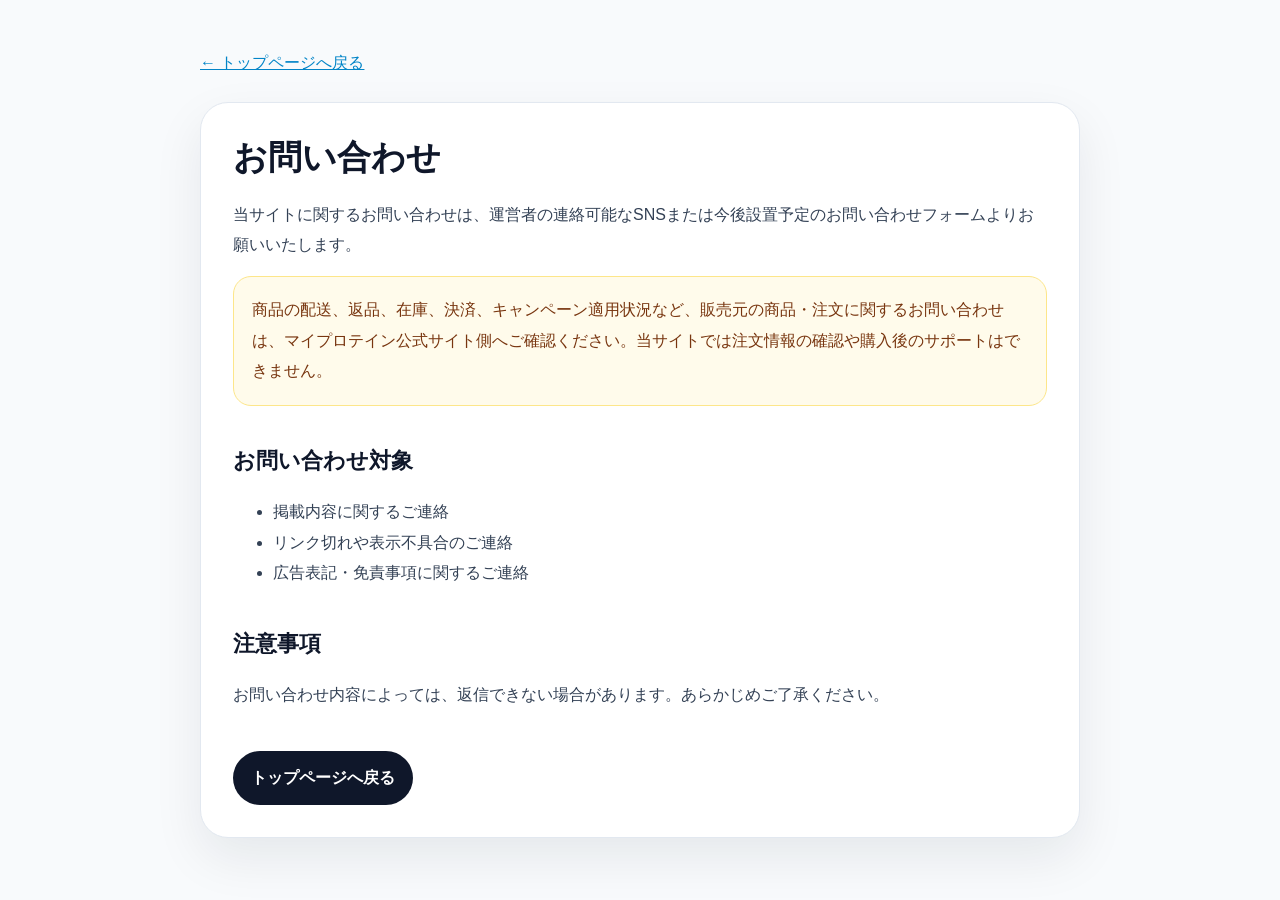
==== contact.html @ 18a75b12 "Create contact.html for inquiry page" ====
<!doctype html><html lang="ja"><head><meta charset="utf-8"><meta name="viewport" content="width=device-width,initial-scale=1"><title>お問い合わせ｜プロテイン攻略ナビ</title><meta name="description" content="プロテイン攻略ナビへのお問い合わせページです。"><meta name="robots" content="index,follow"><link rel="canonical" href="https://machonaengineer.github.io/myprotein-site/contact.html"><style>body{margin:0;background:#f8fafc;color:#0f172a;font-family:-apple-system,BlinkMacSystemFont,"Hiragino Sans","Yu Gothic",Meiryo,sans-serif;line-height:1.9}a{color:#0284c7}.wrap{width:min(880px,calc(100% - 32px));margin:0 auto;padding:48px 0}.card{background:#fff;border:1px solid #e2e8f0;border-radius:28px;padding:32px;box-shadow:0 20px 50px rgba(15,23,42,.08)}h1{font-size:34px;line-height:1.3;margin:0 0 20px;font-weight:900}h2{font-size:22px;margin-top:34px;margin-bottom:10px}p,li{color:#334155}.notice{background:#fffbeb;border:1px solid #fde68a;color:#78350f;padding:18px;border-radius:18px}.top{margin-bottom:24px}.btn{display:inline-flex;margin-top:24px;background:#0f172a;color:#fff;text-decoration:none;border-radius:999px;padding:12px 18px;font-weight:800}</style></head><body><main class="wrap"><div class="top"><a href="index.html">← トップページへ戻る</a></div><article class="card"><h1>お問い合わせ</h1><p>当サイトに関するお問い合わせは、運営者の連絡可能なSNSまたは今後設置予定のお問い合わせフォームよりお願いいたします。</p><div class="notice">商品の配送、返品、在庫、決済、キャンペーン適用状況など、販売元の商品・注文に関するお問い合わせは、マイプロテイン公式サイト側へご確認ください。当サイトでは注文情報の確認や購入後のサポートはできません。</div><h2>お問い合わせ対象</h2><ul><li>掲載内容に関するご連絡</li><li>リンク切れや表示不具合のご連絡</li><li>広告表記・免責事項に関するご連絡</li></ul><h2>注意事項</h2><p>お問い合わせ内容によっては、返信できない場合があります。あらかじめご了承ください。</p><a class="btn" href="index.html">トップページへ戻る</a></article></main></body></html>
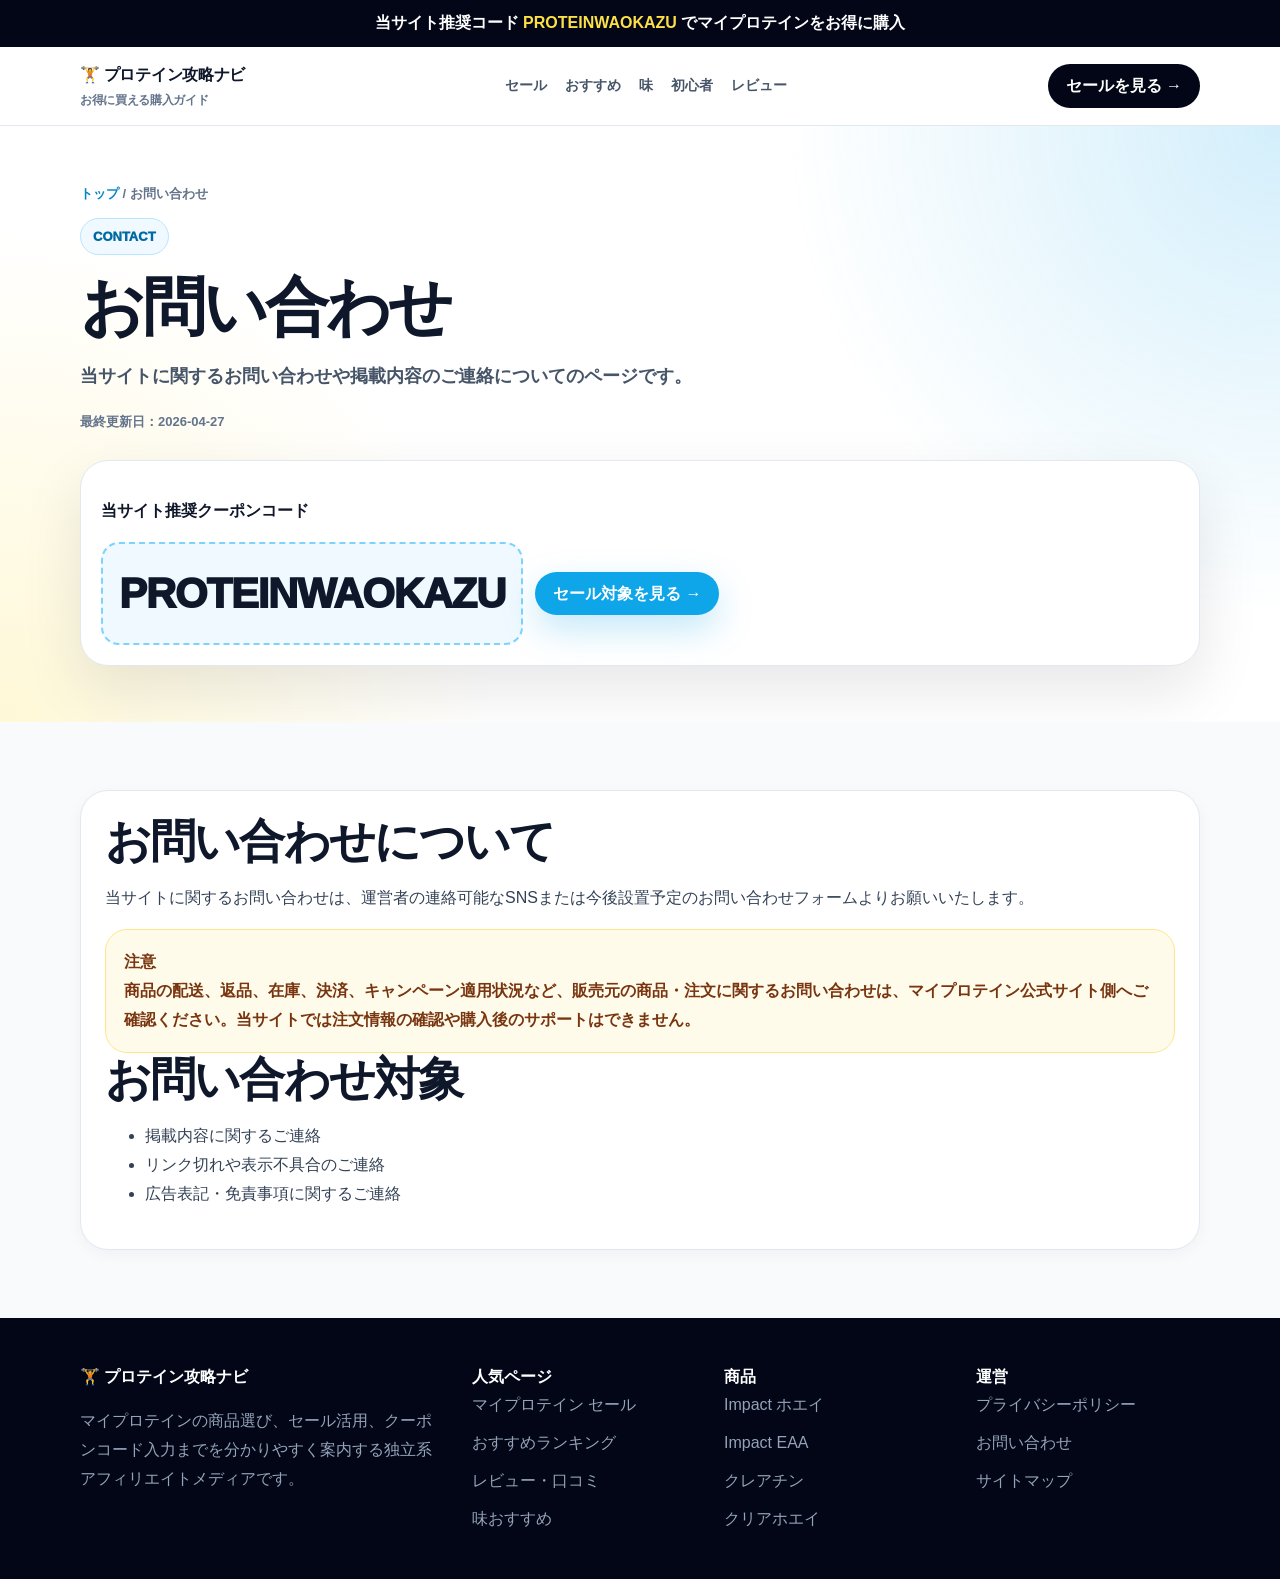
==== commit a85caa02: "Add files via upload" ====
--- a/contact.html
+++ b/contact.html
@@ -1 +1,78 @@
-<!doctype html><html lang="ja"><head><meta charset="utf-8"><meta name="viewport" content="width=device-width,initial-scale=1"><title>お問い合わせ｜プロテイン攻略ナビ</title><meta name="description" content="プロテイン攻略ナビへのお問い合わせページです。"><meta name="robots" content="index,follow"><link rel="canonical" href="https://machonaengineer.github.io/myprotein-site/contact.html"><style>body{margin:0;background:#f8fafc;color:#0f172a;font-family:-apple-system,BlinkMacSystemFont,"Hiragino Sans","Yu Gothic",Meiryo,sans-serif;line-height:1.9}a{color:#0284c7}.wrap{width:min(880px,calc(100% - 32px));margin:0 auto;padding:48px 0}.card{background:#fff;border:1px solid #e2e8f0;border-radius:28px;padding:32px;box-shadow:0 20px 50px rgba(15,23,42,.08)}h1{font-size:34px;line-height:1.3;margin:0 0 20px;font-weight:900}h2{font-size:22px;margin-top:34px;margin-bottom:10px}p,li{color:#334155}.notice{background:#fffbeb;border:1px solid #fde68a;color:#78350f;padding:18px;border-radius:18px}.top{margin-bottom:24px}.btn{display:inline-flex;margin-top:24px;background:#0f172a;color:#fff;text-decoration:none;border-radius:999px;padding:12px 18px;font-weight:800}</style></head><body><main class="wrap"><div class="top"><a href="index.html">← トップページへ戻る</a></div><article class="card"><h1>お問い合わせ</h1><p>当サイトに関するお問い合わせは、運営者の連絡可能なSNSまたは今後設置予定のお問い合わせフォームよりお願いいたします。</p><div class="notice">商品の配送、返品、在庫、決済、キャンペーン適用状況など、販売元の商品・注文に関するお問い合わせは、マイプロテイン公式サイト側へご確認ください。当サイトでは注文情報の確認や購入後のサポートはできません。</div><h2>お問い合わせ対象</h2><ul><li>掲載内容に関するご連絡</li><li>リンク切れや表示不具合のご連絡</li><li>広告表記・免責事項に関するご連絡</li></ul><h2>注意事項</h2><p>お問い合わせ内容によっては、返信できない場合があります。あらかじめご了承ください。</p><a class="btn" href="index.html">トップページへ戻る</a></article></main></body></html>
+<!doctype html>
+<html lang="ja">
+<head>
+  <meta charset="utf-8">
+  <meta name="viewport" content="width=device-width,initial-scale=1">
+  <title>お問い合わせ｜プロテイン攻略ナビ</title>
+  <meta name="description" content="プロテイン攻略ナビへのお問い合わせページです。">
+  <meta name="robots" content="index,follow">
+  <link rel="canonical" href="https://machonaengineer.github.io/myprotein-site/contact.html">
+  <link rel="stylesheet" href="style.css">
+  <meta property="og:type" content="article">
+  <meta property="og:title" content="お問い合わせ｜プロテイン攻略ナビ">
+  <meta property="og:description" content="プロテイン攻略ナビへのお問い合わせページです。">
+  <meta property="og:url" content="https://machonaengineer.github.io/myprotein-site/contact.html">
+  <meta property="og:locale" content="ja_JP">
+  
+</head>
+<body>
+<div class="top">当サイト推奨コード <b>PROTEINWAOKAZU</b> でマイプロテインをお得に購入</div>
+<header class="header">
+  <div class="wrap head">
+    <a class="logo" href="index.html">🏋️ プロテイン攻略ナビ<small>お得に買える購入ガイド</small></a>
+    
+<nav class="nav" aria-label="主要メニュー">
+  <a href="myprotein-sale.html">セール</a>
+  <a href="myprotein-osusume.html">おすすめ</a>
+  <a href="myprotein-aji.html">味</a>
+  <a href="myprotein-shoshinsha.html">初心者</a>
+  <a href="myprotein-review.html">レビュー</a>
+</nav>
+
+    <a class="btn dark" href="https://creatorlink.shop/4bMhStB" target="_blank" rel="sponsored nofollow noopener noreferrer">セールを見る →</a>
+  </div>
+</header>
+<main>
+<section class="hero simple">
+  <div class="wrap heroGrid">
+    <div>
+      <div class="breadcrumb"><a href="index.html">トップ</a> / お問い合わせ</div>
+      <span class="badge">CONTACT</span>
+      <h1>お問い合わせ</h1>
+      <p class="lead">当サイトに関するお問い合わせや掲載内容のご連絡についてのページです。</p>
+      <p class="updated">最終更新日：2026-04-27</p>
+      <div class="coupon">
+        <p><b>当サイト推奨クーポンコード</b></p>
+        <div class="row"><span class="code">PROTEINWAOKAZU</span><a class="btn blue" href="https://creatorlink.shop/4bMhStB" target="_blank" rel="sponsored nofollow noopener noreferrer">セール対象を見る →</a></div>
+      </div>
+    </div>
+  </div>
+</section>
+<section class="sec article"><div class="wrap"><div class="card pad"><h2>お問い合わせについて</h2><p>当サイトに関するお問い合わせは、運営者の連絡可能なSNSまたは今後設置予定のお問い合わせフォームよりお願いいたします。</p><div class="notice"><b>注意</b><br>商品の配送、返品、在庫、決済、キャンペーン適用状況など、販売元の商品・注文に関するお問い合わせは、マイプロテイン公式サイト側へご確認ください。当サイトでは注文情報の確認や購入後のサポートはできません。</div><h2>お問い合わせ対象</h2><ul><li>掲載内容に関するご連絡</li><li>リンク切れや表示不具合のご連絡</li><li>広告表記・免責事項に関するご連絡</li></ul></div></div></section></main>
+<footer class="footer">
+  <div class="wrap foot">
+    <div>
+      <b>🏋️ プロテイン攻略ナビ</b>
+      <p>マイプロテインの商品選び、セール活用、クーポンコード入力までを分かりやすく案内する独立系アフィリエイトメディアです。</p>
+    </div>
+    <div><b>人気ページ</b><div class="links">
+      <a href="myprotein-sale.html">マイプロテイン セール</a>
+      <a href="myprotein-osusume.html">おすすめランキング</a>
+      <a href="myprotein-review.html">レビュー・口コミ</a>
+      <a href="myprotein-aji.html">味おすすめ</a>
+    </div></div>
+    <div><b>商品</b><div class="links">
+      <a href="https://creatorlink.shop/45s57kc" target="_blank" rel="sponsored nofollow noopener noreferrer">Impact ホエイ</a>
+      <a href="https://creatorlink.shop/4rfrOk5" target="_blank" rel="sponsored nofollow noopener noreferrer">Impact EAA</a>
+      <a href="https://creatorlink.shop/42Cf6Bn" target="_blank" rel="sponsored nofollow noopener noreferrer">クレアチン</a>
+      <a href="https://creatorlink.shop/4tE9Wku" target="_blank" rel="sponsored nofollow noopener noreferrer">クリアホエイ</a>
+    </div></div>
+    <div><b>運営</b><div class="links">
+      <a href="privacy.html">プライバシーポリシー</a>
+      <a href="contact.html">お問い合わせ</a>
+      <a href="sitemap.xml">サイトマップ</a>
+    </div></div>
+  </div>
+</footer>
+</body>
+</html>
--- a/style.css
+++ b/style.css
@@ -0,0 +1,7 @@
+
+:root{
+  --bg:#f8fafc;--white:#fff;--ink:#0f172a;--muted:#64748b;--line:#e2e8f0;--blue:#0ea5e9;--blue2:#0284c7;--slate:#020617;--yellow:#fde047;--amber:#fffbeb;--red:#ef4444;--green:#10b981;--shadow:0 24px 60px rgba(15,23,42,.10);--r:28px
+}
+*{box-sizing:border-box}html{scroll-behavior:smooth}body{margin:0;background:var(--bg);color:var(--ink);font-family:-apple-system,BlinkMacSystemFont,"Hiragino Sans","Hiragino Kaku Gothic ProN","Yu Gothic",Meiryo,sans-serif;line-height:1.8}a{text-decoration:none;color:inherit}.wrap{width:min(1120px,calc(100% - 28px));margin:auto}.top{background:var(--slate);color:#fff;text-align:center;padding:9px;font-weight:900}.top b{color:var(--yellow)}.header{position:sticky;top:0;background:rgba(255,255,255,.94);border-bottom:1px solid var(--line);z-index:10;backdrop-filter:blur(12px)}.head{display:flex;align-items:center;justify-content:space-between;gap:20px;padding:14px 0}.logo{font-weight:950;letter-spacing:-.02em}.logo small{display:block;color:var(--muted);font-size:12px}.nav{display:flex;gap:18px;font-weight:850;color:#475569;font-size:14px}.nav a:hover{color:var(--blue)}.btn{display:inline-flex;align-items:center;justify-content:center;border-radius:999px;padding:12px 18px;font-weight:900;border:1px solid var(--line);line-height:1.2;white-space:nowrap}.btn.blue{background:var(--blue);color:white;border:0;box-shadow:0 14px 35px rgba(14,165,233,.25)}.btn.blue:hover{background:var(--blue2)}.btn.dark{background:var(--slate);color:white;border:0}.btn.yellow{background:var(--yellow);color:var(--ink);border:0}.hero{background:#fff;position:relative;overflow:hidden}.hero:before{content:"";position:absolute;inset:0;background:radial-gradient(circle at top right,rgba(14,165,233,.18),transparent 35%),radial-gradient(circle at bottom left,rgba(253,224,71,.22),transparent 35%)}.heroGrid{position:relative;display:grid;grid-template-columns:1.1fr .9fr;gap:40px;padding:72px 0}.badge,.tag{display:inline-block;background:#f0f9ff;border:1px solid #bae6fd;color:#0369a1;border-radius:999px;padding:6px 12px;font-weight:950;font-size:13px}h1{font-size:clamp(36px,6vw,64px);line-height:1.08;letter-spacing:-.055em;margin:18px 0;font-weight:950}h2{font-size:clamp(28px,4vw,46px);line-height:1.15;letter-spacing:-.04em;margin:0 0 12px;font-weight:950}h3{line-height:1.35}.blueText{color:var(--blue)}.lead{font-size:18px;color:#475569;font-weight:650;max-width:720px}.sec{padding:68px 0}.white{background:#fff}.eyebrow{color:var(--blue);font-weight:950;margin-bottom:4px;font-size:13px;letter-spacing:.04em}.desc{color:var(--muted);font-weight:650;max-width:820px}.card{background:#fff;border:1px solid var(--line);border-radius:var(--r);overflow:hidden;box-shadow:0 4px 16px rgba(15,23,42,.04)}.pad{padding:24px}.grid2{display:grid;grid-template-columns:repeat(2,1fr);gap:18px}.grid3{display:grid;grid-template-columns:repeat(3,1fr);gap:18px}.grid4{display:grid;grid-template-columns:repeat(4,1fr);gap:16px}.grid5{display:grid;grid-template-columns:repeat(5,1fr);gap:16px}.coupon{margin-top:26px;background:#fff;border:1px solid var(--line);border-radius:28px;padding:20px;box-shadow:var(--shadow)}.code{display:inline-block;border:2px dashed #7dd3fc;background:#f0f9ff;border-radius:18px;padding:12px 16px;font-size:clamp(28px,4vw,42px);font-weight:950;letter-spacing:-.03em}.row{display:flex;gap:12px;align-items:center;flex-wrap:wrap}.trust{display:grid;grid-template-columns:repeat(4,1fr);gap:12px;margin-top:22px}.trust div,.soft{background:#f8fafc;border-radius:18px;padding:14px;font-weight:850;color:#334155}.visual{background:#020617;color:white;border-radius:32px;padding:24px;box-shadow:0 30px 70px rgba(2,6,23,.25)}.map{display:grid;gap:14px;margin-top:18px}.map div{display:flex;justify-content:space-between;align-items:center;background:white;color:#0f172a;border-radius:22px;padding:18px;font-weight:950}.map div:nth-child(2){background:#38bdf8;color:white}.map div:nth-child(3){background:#34d399}.map div:nth-child(4){background:#f9a8d4}.icon{width:48px;height:48px;display:grid;place-items:center;border-radius:16px;background:#f0f9ff;font-size:24px;margin-bottom:10px}.muted{color:var(--muted)}.notice{background:#fffbeb;border:1px solid #fde68a;color:#78350f;border-radius:22px;padding:18px;font-weight:650}.warning{background:#fff7ed;border:1px solid #fed7aa;border-radius:22px;padding:18px}.table{border:1px solid var(--line);border-radius:28px;overflow:hidden;box-shadow:0 20px 50px rgba(15,23,42,.08);background:#fff}.tr{display:grid;grid-template-columns:1.2fr 1.8fr 1.5fr 1fr;gap:12px;padding:16px;border-bottom:1px solid var(--line);align-items:center}.tr.head{background:var(--slate);color:#fff;font-weight:950}.tr:nth-child(odd):not(.head){background:#f8fafc}.product{display:flex;flex-direction:column}.pvis{height:132px;background:linear-gradient(135deg,#e0f2fe,#f8fafc);padding:18px}.rank{float:right;background:#020617;color:white;border-radius:999px;padding:4px 10px;font-weight:950;font-size:12px}.stars{color:#facc15;font-weight:950}.best{background:#f8fafc;border-radius:16px;padding:10px;margin:12px 0;font-weight:850;color:#334155}.toc{display:grid;gap:8px;background:#fff;border:1px solid var(--line);border-radius:22px;padding:18px;margin:24px 0}.toc a{color:#0369a1;font-weight:800}.article p,.article li{color:#334155}.article section{scroll-margin-top:90px}.faq details{background:#fff;border:1px solid var(--line);border-radius:18px;padding:16px}.faq{display:grid;gap:12px}.faq summary{font-weight:950;cursor:pointer}.pill{display:inline-flex;border-radius:999px;background:#e0f2fe;color:#0369a1;padding:4px 10px;font-weight:900;font-size:12px}.couponPanel{background:#020617;color:white;border-radius:34px;padding:42px;display:grid;grid-template-columns:1fr 1fr;gap:28px;align-items:center}.bigCode{background:white;color:#0f172a;border:2px dashed #fde047;border-radius:28px;padding:28px;text-align:center}.bigCode b{font-size:clamp(32px,5vw,52px);letter-spacing:-.04em}.footer{background:#020617;color:white;padding:45px 0}.foot{display:grid;grid-template-columns:1.3fr .8fr .8fr .8fr;gap:28px}.footer a,.footer p{color:#94a3b8}.links{display:grid;gap:9px}.updated{font-size:13px;color:var(--muted);font-weight:700}.hero.simple .heroGrid{grid-template-columns:1fr;padding:56px 0}.breadcrumb{font-size:13px;color:var(--muted);font-weight:800;margin-bottom:12px}.breadcrumb a{color:#0284c7}.checklist{display:grid;gap:10px}.checklist li{background:#f8fafc;border-radius:14px;padding:10px 12px}.kpi{font-size:28px;font-weight:950;letter-spacing:-.03em}.linkbox{display:grid;gap:12px}.linkbox a{background:#fff;border:1px solid var(--line);border-radius:18px;padding:14px;font-weight:900}.linkbox a:hover{border-color:#7dd3fc;background:#f0f9ff}
+@media(max-width:960px){.nav{display:none}.heroGrid,.couponPanel{grid-template-columns:1fr}.grid5{grid-template-columns:repeat(2,1fr)}.grid4,.grid3,.grid2{grid-template-columns:1fr}.trust{grid-template-columns:repeat(2,1fr)}.foot{grid-template-columns:1fr}.tr{grid-template-columns:1fr}.tr.head{display:none}}
+@media(max-width:640px){.head .btn{display:none}.heroGrid{padding:44px 0}.grid5,.trust{grid-template-columns:1fr}.row .btn{width:100%}.couponPanel{padding:26px}.code{width:100%;text-align:center}.btn{width:100%}}
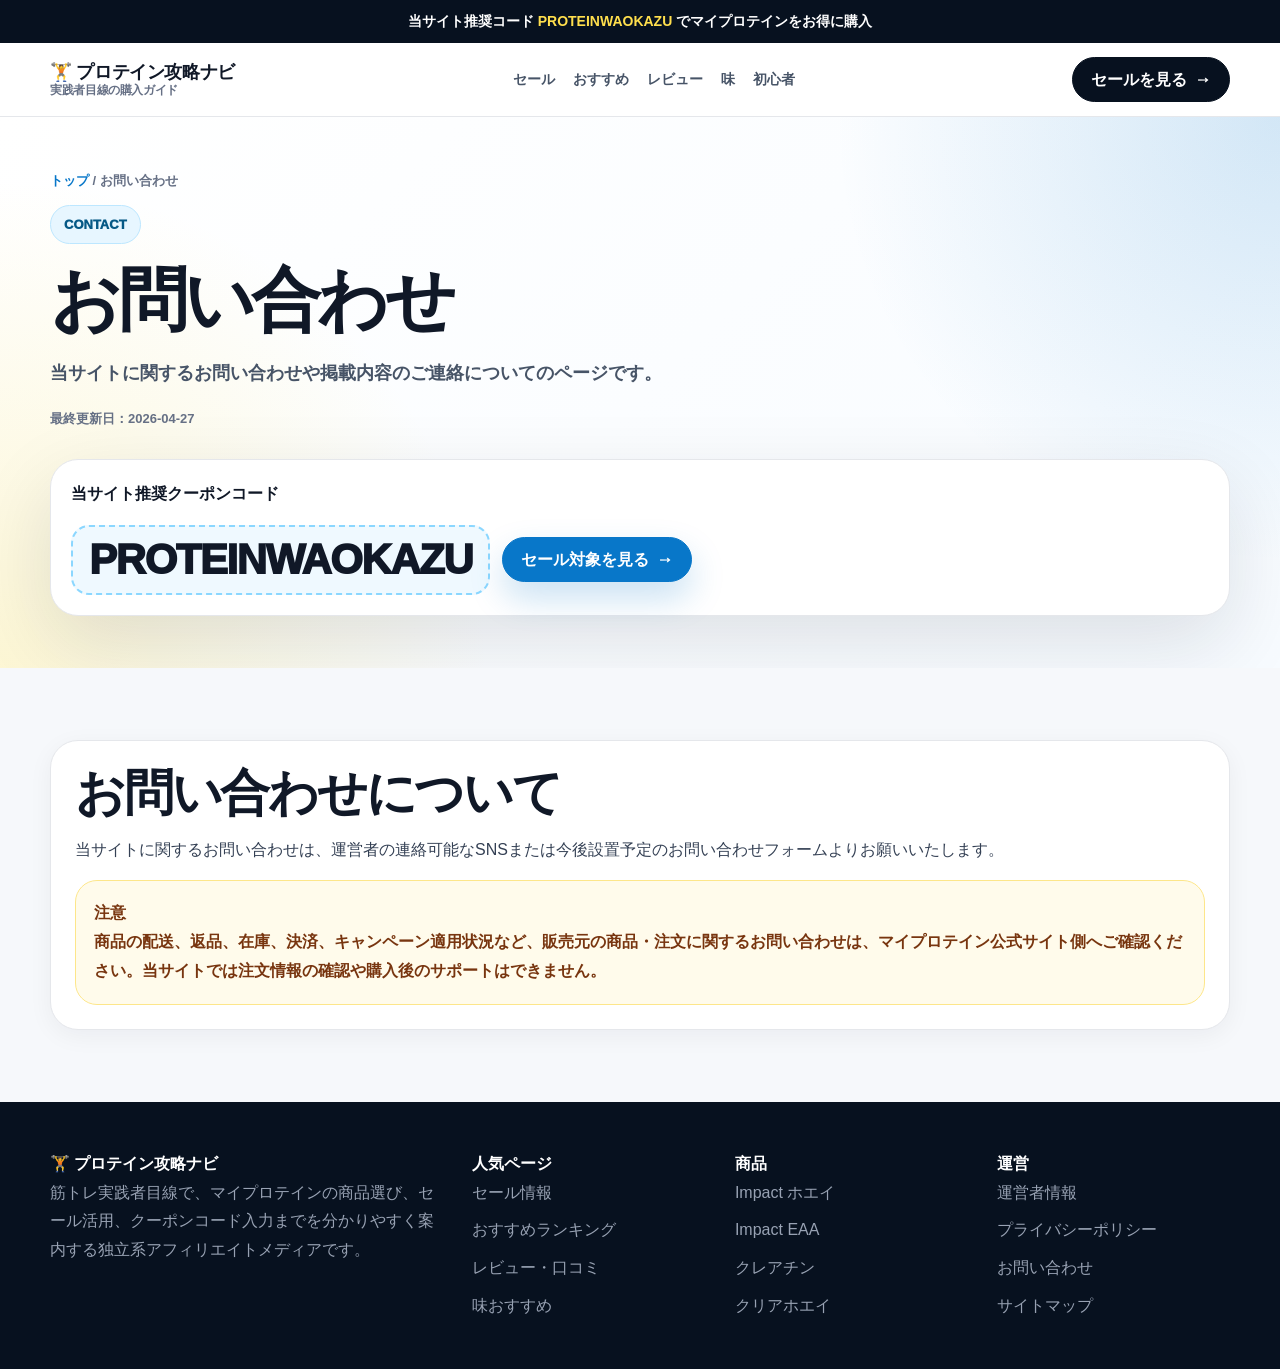
==== commit 5283e09c: "Add files via upload" ====
--- a/contact.html
+++ b/contact.html
@@ -1,78 +1 @@
-<!doctype html>
-<html lang="ja">
-<head>
-  <meta charset="utf-8">
-  <meta name="viewport" content="width=device-width,initial-scale=1">
-  <title>お問い合わせ｜プロテイン攻略ナビ</title>
-  <meta name="description" content="プロテイン攻略ナビへのお問い合わせページです。">
-  <meta name="robots" content="index,follow">
-  <link rel="canonical" href="https://machonaengineer.github.io/myprotein-site/contact.html">
-  <link rel="stylesheet" href="style.css">
-  <meta property="og:type" content="article">
-  <meta property="og:title" content="お問い合わせ｜プロテイン攻略ナビ">
-  <meta property="og:description" content="プロテイン攻略ナビへのお問い合わせページです。">
-  <meta property="og:url" content="https://machonaengineer.github.io/myprotein-site/contact.html">
-  <meta property="og:locale" content="ja_JP">
-  
-</head>
-<body>
-<div class="top">当サイト推奨コード <b>PROTEINWAOKAZU</b> でマイプロテインをお得に購入</div>
-<header class="header">
-  <div class="wrap head">
-    <a class="logo" href="index.html">🏋️ プロテイン攻略ナビ<small>お得に買える購入ガイド</small></a>
-    
-<nav class="nav" aria-label="主要メニュー">
-  <a href="myprotein-sale.html">セール</a>
-  <a href="myprotein-osusume.html">おすすめ</a>
-  <a href="myprotein-aji.html">味</a>
-  <a href="myprotein-shoshinsha.html">初心者</a>
-  <a href="myprotein-review.html">レビュー</a>
-</nav>
-
-    <a class="btn dark" href="https://creatorlink.shop/4bMhStB" target="_blank" rel="sponsored nofollow noopener noreferrer">セールを見る →</a>
-  </div>
-</header>
-<main>
-<section class="hero simple">
-  <div class="wrap heroGrid">
-    <div>
-      <div class="breadcrumb"><a href="index.html">トップ</a> / お問い合わせ</div>
-      <span class="badge">CONTACT</span>
-      <h1>お問い合わせ</h1>
-      <p class="lead">当サイトに関するお問い合わせや掲載内容のご連絡についてのページです。</p>
-      <p class="updated">最終更新日：2026-04-27</p>
-      <div class="coupon">
-        <p><b>当サイト推奨クーポンコード</b></p>
-        <div class="row"><span class="code">PROTEINWAOKAZU</span><a class="btn blue" href="https://creatorlink.shop/4bMhStB" target="_blank" rel="sponsored nofollow noopener noreferrer">セール対象を見る →</a></div>
-      </div>
-    </div>
-  </div>
-</section>
-<section class="sec article"><div class="wrap"><div class="card pad"><h2>お問い合わせについて</h2><p>当サイトに関するお問い合わせは、運営者の連絡可能なSNSまたは今後設置予定のお問い合わせフォームよりお願いいたします。</p><div class="notice"><b>注意</b><br>商品の配送、返品、在庫、決済、キャンペーン適用状況など、販売元の商品・注文に関するお問い合わせは、マイプロテイン公式サイト側へご確認ください。当サイトでは注文情報の確認や購入後のサポートはできません。</div><h2>お問い合わせ対象</h2><ul><li>掲載内容に関するご連絡</li><li>リンク切れや表示不具合のご連絡</li><li>広告表記・免責事項に関するご連絡</li></ul></div></div></section></main>
-<footer class="footer">
-  <div class="wrap foot">
-    <div>
-      <b>🏋️ プロテイン攻略ナビ</b>
-      <p>マイプロテインの商品選び、セール活用、クーポンコード入力までを分かりやすく案内する独立系アフィリエイトメディアです。</p>
-    </div>
-    <div><b>人気ページ</b><div class="links">
-      <a href="myprotein-sale.html">マイプロテイン セール</a>
-      <a href="myprotein-osusume.html">おすすめランキング</a>
-      <a href="myprotein-review.html">レビュー・口コミ</a>
-      <a href="myprotein-aji.html">味おすすめ</a>
-    </div></div>
-    <div><b>商品</b><div class="links">
-      <a href="https://creatorlink.shop/45s57kc" target="_blank" rel="sponsored nofollow noopener noreferrer">Impact ホエイ</a>
-      <a href="https://creatorlink.shop/4rfrOk5" target="_blank" rel="sponsored nofollow noopener noreferrer">Impact EAA</a>
-      <a href="https://creatorlink.shop/42Cf6Bn" target="_blank" rel="sponsored nofollow noopener noreferrer">クレアチン</a>
-      <a href="https://creatorlink.shop/4tE9Wku" target="_blank" rel="sponsored nofollow noopener noreferrer">クリアホエイ</a>
-    </div></div>
-    <div><b>運営</b><div class="links">
-      <a href="privacy.html">プライバシーポリシー</a>
-      <a href="contact.html">お問い合わせ</a>
-      <a href="sitemap.xml">サイトマップ</a>
-    </div></div>
-  </div>
-</footer>
-</body>
-</html>+<!doctype html><html lang="ja"><head><meta charset="utf-8"><meta name="viewport" content="width=device-width,initial-scale=1"><title>お問い合わせ｜プロテイン攻略ナビ</title><meta name="description" content="プロテイン攻略ナビへのお問い合わせページです。"><meta name="robots" content="index,follow"><link rel="canonical" href="https://machonaengineer.github.io/myprotein-site/contact.html"><link rel="stylesheet" href="style.css"><meta property="og:type" content="article"><meta property="og:title" content="お問い合わせ｜プロテイン攻略ナビ"><meta property="og:description" content="プロテイン攻略ナビへのお問い合わせページです。"><meta property="og:url" content="https://machonaengineer.github.io/myprotein-site/contact.html"><meta property="og:image" content="https://machonaengineer.github.io/myprotein-site/images/hero-products.jpg"><meta property="og:locale" content="ja_JP"></head><body><div class="topbar">当サイト推奨コード <b>PROTEINWAOKAZU</b> でマイプロテインをお得に購入</div><header class="header"><div class="container header-inner"><a class="logo" href="index.html">🏋️ プロテイン攻略ナビ<small>実践者目線の購入ガイド</small></a><nav class="nav"><a href="myprotein-sale.html">セール</a><a href="myprotein-osusume.html">おすすめ</a><a href="myprotein-review.html">レビュー</a><a href="myprotein-aji.html">味</a><a href="myprotein-shoshinsha.html">初心者</a></nav><a class="btn btn-dark" href="https://creatorlink.shop/4bMhStB" target="_blank" rel="sponsored nofollow noopener noreferrer">セールを見る<span>→</span></a></div></header><main><section class="hero simple-hero"><div class="container hero-grid"><div><div class="breadcrumb"><a href="index.html">トップ</a> / お問い合わせ</div><span class="badge">CONTACT</span><h1>お問い合わせ</h1><p class="lead">当サイトに関するお問い合わせや掲載内容のご連絡についてのページです。</p><p class="updated">最終更新日：2026-04-27</p><div class="coupon-box"><p><b>当サイト推奨クーポンコード</b></p><div class="row"><span class="coupon-code">PROTEINWAOKAZU</span><a class="btn btn-primary" href="https://creatorlink.shop/4bMhStB" target="_blank" rel="sponsored nofollow noopener noreferrer">セール対象を見る<span>→</span></a></div></div></div></div></section><section class="section article"><div class="container"><div class="card pad"><h2>お問い合わせについて</h2><p>当サイトに関するお問い合わせは、運営者の連絡可能なSNSまたは今後設置予定のお問い合わせフォームよりお願いいたします。</p><div class="notice"><b>注意</b><br>商品の配送、返品、在庫、決済、キャンペーン適用状況など、販売元の商品・注文に関するお問い合わせは、マイプロテイン公式サイト側へご確認ください。当サイトでは注文情報の確認や購入後のサポートはできません。</div></div></div></section></main><footer class="footer"><div class="container footer-grid"><div><b>🏋️ プロテイン攻略ナビ</b><p>筋トレ実践者目線で、マイプロテインの商品選び、セール活用、クーポンコード入力までを分かりやすく案内する独立系アフィリエイトメディアです。</p></div><div><b>人気ページ</b><div class="links"><a href="myprotein-sale.html">セール情報</a><a href="myprotein-osusume.html">おすすめランキング</a><a href="myprotein-review.html">レビュー・口コミ</a><a href="myprotein-aji.html">味おすすめ</a></div></div><div><b>商品</b><div class="links"><a href="https://creatorlink.shop/45s57kc" target="_blank" rel="sponsored nofollow noopener noreferrer">Impact ホエイ</a><a href="https://creatorlink.shop/4rfrOk5" target="_blank" rel="sponsored nofollow noopener noreferrer">Impact EAA</a><a href="https://creatorlink.shop/42Cf6Bn" target="_blank" rel="sponsored nofollow noopener noreferrer">クレアチン</a><a href="https://creatorlink.shop/4tE9Wku" target="_blank" rel="sponsored nofollow noopener noreferrer">クリアホエイ</a></div></div><div><b>運営</b><div class="links"><a href="profile.html">運営者情報</a><a href="privacy.html">プライバシーポリシー</a><a href="contact.html">お問い合わせ</a><a href="sitemap.xml">サイトマップ</a></div></div></div></footer></body></html>
--- a/style.css
+++ b/style.css
@@ -1,7 +1,7 @@
 
-:root{
-  --bg:#f8fafc;--white:#fff;--ink:#0f172a;--muted:#64748b;--line:#e2e8f0;--blue:#0ea5e9;--blue2:#0284c7;--slate:#020617;--yellow:#fde047;--amber:#fffbeb;--red:#ef4444;--green:#10b981;--shadow:0 24px 60px rgba(15,23,42,.10);--r:28px
-}
-*{box-sizing:border-box}html{scroll-behavior:smooth}body{margin:0;background:var(--bg);color:var(--ink);font-family:-apple-system,BlinkMacSystemFont,"Hiragino Sans","Hiragino Kaku Gothic ProN","Yu Gothic",Meiryo,sans-serif;line-height:1.8}a{text-decoration:none;color:inherit}.wrap{width:min(1120px,calc(100% - 28px));margin:auto}.top{background:var(--slate);color:#fff;text-align:center;padding:9px;font-weight:900}.top b{color:var(--yellow)}.header{position:sticky;top:0;background:rgba(255,255,255,.94);border-bottom:1px solid var(--line);z-index:10;backdrop-filter:blur(12px)}.head{display:flex;align-items:center;justify-content:space-between;gap:20px;padding:14px 0}.logo{font-weight:950;letter-spacing:-.02em}.logo small{display:block;color:var(--muted);font-size:12px}.nav{display:flex;gap:18px;font-weight:850;color:#475569;font-size:14px}.nav a:hover{color:var(--blue)}.btn{display:inline-flex;align-items:center;justify-content:center;border-radius:999px;padding:12px 18px;font-weight:900;border:1px solid var(--line);line-height:1.2;white-space:nowrap}.btn.blue{background:var(--blue);color:white;border:0;box-shadow:0 14px 35px rgba(14,165,233,.25)}.btn.blue:hover{background:var(--blue2)}.btn.dark{background:var(--slate);color:white;border:0}.btn.yellow{background:var(--yellow);color:var(--ink);border:0}.hero{background:#fff;position:relative;overflow:hidden}.hero:before{content:"";position:absolute;inset:0;background:radial-gradient(circle at top right,rgba(14,165,233,.18),transparent 35%),radial-gradient(circle at bottom left,rgba(253,224,71,.22),transparent 35%)}.heroGrid{position:relative;display:grid;grid-template-columns:1.1fr .9fr;gap:40px;padding:72px 0}.badge,.tag{display:inline-block;background:#f0f9ff;border:1px solid #bae6fd;color:#0369a1;border-radius:999px;padding:6px 12px;font-weight:950;font-size:13px}h1{font-size:clamp(36px,6vw,64px);line-height:1.08;letter-spacing:-.055em;margin:18px 0;font-weight:950}h2{font-size:clamp(28px,4vw,46px);line-height:1.15;letter-spacing:-.04em;margin:0 0 12px;font-weight:950}h3{line-height:1.35}.blueText{color:var(--blue)}.lead{font-size:18px;color:#475569;font-weight:650;max-width:720px}.sec{padding:68px 0}.white{background:#fff}.eyebrow{color:var(--blue);font-weight:950;margin-bottom:4px;font-size:13px;letter-spacing:.04em}.desc{color:var(--muted);font-weight:650;max-width:820px}.card{background:#fff;border:1px solid var(--line);border-radius:var(--r);overflow:hidden;box-shadow:0 4px 16px rgba(15,23,42,.04)}.pad{padding:24px}.grid2{display:grid;grid-template-columns:repeat(2,1fr);gap:18px}.grid3{display:grid;grid-template-columns:repeat(3,1fr);gap:18px}.grid4{display:grid;grid-template-columns:repeat(4,1fr);gap:16px}.grid5{display:grid;grid-template-columns:repeat(5,1fr);gap:16px}.coupon{margin-top:26px;background:#fff;border:1px solid var(--line);border-radius:28px;padding:20px;box-shadow:var(--shadow)}.code{display:inline-block;border:2px dashed #7dd3fc;background:#f0f9ff;border-radius:18px;padding:12px 16px;font-size:clamp(28px,4vw,42px);font-weight:950;letter-spacing:-.03em}.row{display:flex;gap:12px;align-items:center;flex-wrap:wrap}.trust{display:grid;grid-template-columns:repeat(4,1fr);gap:12px;margin-top:22px}.trust div,.soft{background:#f8fafc;border-radius:18px;padding:14px;font-weight:850;color:#334155}.visual{background:#020617;color:white;border-radius:32px;padding:24px;box-shadow:0 30px 70px rgba(2,6,23,.25)}.map{display:grid;gap:14px;margin-top:18px}.map div{display:flex;justify-content:space-between;align-items:center;background:white;color:#0f172a;border-radius:22px;padding:18px;font-weight:950}.map div:nth-child(2){background:#38bdf8;color:white}.map div:nth-child(3){background:#34d399}.map div:nth-child(4){background:#f9a8d4}.icon{width:48px;height:48px;display:grid;place-items:center;border-radius:16px;background:#f0f9ff;font-size:24px;margin-bottom:10px}.muted{color:var(--muted)}.notice{background:#fffbeb;border:1px solid #fde68a;color:#78350f;border-radius:22px;padding:18px;font-weight:650}.warning{background:#fff7ed;border:1px solid #fed7aa;border-radius:22px;padding:18px}.table{border:1px solid var(--line);border-radius:28px;overflow:hidden;box-shadow:0 20px 50px rgba(15,23,42,.08);background:#fff}.tr{display:grid;grid-template-columns:1.2fr 1.8fr 1.5fr 1fr;gap:12px;padding:16px;border-bottom:1px solid var(--line);align-items:center}.tr.head{background:var(--slate);color:#fff;font-weight:950}.tr:nth-child(odd):not(.head){background:#f8fafc}.product{display:flex;flex-direction:column}.pvis{height:132px;background:linear-gradient(135deg,#e0f2fe,#f8fafc);padding:18px}.rank{float:right;background:#020617;color:white;border-radius:999px;padding:4px 10px;font-weight:950;font-size:12px}.stars{color:#facc15;font-weight:950}.best{background:#f8fafc;border-radius:16px;padding:10px;margin:12px 0;font-weight:850;color:#334155}.toc{display:grid;gap:8px;background:#fff;border:1px solid var(--line);border-radius:22px;padding:18px;margin:24px 0}.toc a{color:#0369a1;font-weight:800}.article p,.article li{color:#334155}.article section{scroll-margin-top:90px}.faq details{background:#fff;border:1px solid var(--line);border-radius:18px;padding:16px}.faq{display:grid;gap:12px}.faq summary{font-weight:950;cursor:pointer}.pill{display:inline-flex;border-radius:999px;background:#e0f2fe;color:#0369a1;padding:4px 10px;font-weight:900;font-size:12px}.couponPanel{background:#020617;color:white;border-radius:34px;padding:42px;display:grid;grid-template-columns:1fr 1fr;gap:28px;align-items:center}.bigCode{background:white;color:#0f172a;border:2px dashed #fde047;border-radius:28px;padding:28px;text-align:center}.bigCode b{font-size:clamp(32px,5vw,52px);letter-spacing:-.04em}.footer{background:#020617;color:white;padding:45px 0}.foot{display:grid;grid-template-columns:1.3fr .8fr .8fr .8fr;gap:28px}.footer a,.footer p{color:#94a3b8}.links{display:grid;gap:9px}.updated{font-size:13px;color:var(--muted);font-weight:700}.hero.simple .heroGrid{grid-template-columns:1fr;padding:56px 0}.breadcrumb{font-size:13px;color:var(--muted);font-weight:800;margin-bottom:12px}.breadcrumb a{color:#0284c7}.checklist{display:grid;gap:10px}.checklist li{background:#f8fafc;border-radius:14px;padding:10px 12px}.kpi{font-size:28px;font-weight:950;letter-spacing:-.03em}.linkbox{display:grid;gap:12px}.linkbox a{background:#fff;border:1px solid var(--line);border-radius:18px;padding:14px;font-weight:900}.linkbox a:hover{border-color:#7dd3fc;background:#f0f9ff}
-@media(max-width:960px){.nav{display:none}.heroGrid,.couponPanel{grid-template-columns:1fr}.grid5{grid-template-columns:repeat(2,1fr)}.grid4,.grid3,.grid2{grid-template-columns:1fr}.trust{grid-template-columns:repeat(2,1fr)}.foot{grid-template-columns:1fr}.tr{grid-template-columns:1fr}.tr.head{display:none}}
-@media(max-width:640px){.head .btn{display:none}.heroGrid{padding:44px 0}.grid5,.trust{grid-template-columns:1fr}.row .btn{width:100%}.couponPanel{padding:26px}.code{width:100%;text-align:center}.btn{width:100%}}
+:root{--bg:#f6f8fb;--paper:#fff;--ink:#101827;--muted:#667085;--line:#e5e7eb;--navy:#07111f;--blue:#0877c9;--blue2:#005fa3;--aqua:#e7f6ff;--yellow:#ffdf4d;--shadow:0 28px 80px rgba(16,24,39,.12);--r:28px}
+*{box-sizing:border-box}html{scroll-behavior:smooth}body{margin:0;background:var(--bg);color:var(--ink);font-family:-apple-system,BlinkMacSystemFont,"Hiragino Sans","Hiragino Kaku Gothic ProN","Yu Gothic",Meiryo,sans-serif;line-height:1.8}img{max-width:100%;display:block}a{text-decoration:none;color:inherit}.container{width:min(1180px,calc(100% - 28px));margin-inline:auto}.topbar{background:var(--navy);color:#fff;text-align:center;font-weight:900;font-size:14px;padding:9px 12px}.topbar b{color:var(--yellow)}.header{position:sticky;top:0;z-index:50;background:rgba(255,255,255,.92);backdrop-filter:blur(14px);border-bottom:1px solid var(--line)}.header-inner{display:flex;align-items:center;justify-content:space-between;gap:22px;padding:14px 0}.logo{font-size:18px;font-weight:950;letter-spacing:-.02em;line-height:1.2}.logo small{display:block;color:var(--muted);font-size:12px;font-weight:800}.nav{display:flex;gap:18px;font-size:14px;font-weight:850;color:#475467}.nav a:hover{color:var(--blue)}.btn{display:inline-flex;gap:8px;align-items:center;justify-content:center;border-radius:999px;padding:12px 18px;font-weight:950;line-height:1.2;border:1px solid var(--line);background:#fff;transition:.18s ease;white-space:nowrap}.btn:hover{transform:translateY(-1px)}.btn-primary{background:var(--blue);border-color:var(--blue);color:#fff;box-shadow:0 16px 34px rgba(8,119,201,.22)}.btn-primary:hover{background:var(--blue2)}.btn-dark{background:var(--navy);border-color:var(--navy);color:#fff}.btn-yellow{background:var(--yellow);border-color:var(--yellow);color:var(--ink)}
+.hero{position:relative;overflow:hidden;background:linear-gradient(135deg,#fff 0%,#f7fbff 100%)}.hero:before{content:"";position:absolute;inset:0;background:radial-gradient(circle at top right,rgba(8,119,201,.16),transparent 32%),radial-gradient(circle at bottom left,rgba(255,223,77,.24),transparent 35%)}.hero-grid{position:relative;display:grid;grid-template-columns:1fr .92fr;gap:44px;align-items:center;padding:72px 0 58px}.badge{display:inline-flex;align-items:center;gap:8px;background:var(--aqua);border:1px solid #bde7ff;color:#065986;border-radius:999px;padding:7px 13px;font-size:13px;font-weight:950}h1{font-size:clamp(38px,6vw,70px);line-height:1.04;letter-spacing:-.06em;margin:20px 0;font-weight:950}h2{font-size:clamp(30px,4vw,50px);line-height:1.14;letter-spacing:-.045em;margin:0 0 14px;font-weight:950}h3{font-size:21px;line-height:1.35;margin:0 0 10px}p{margin-top:0}.lead{font-size:18px;color:#475467;font-weight:650;max-width:720px}.blue{color:var(--blue)}
+.hero-card{background:#fff;border:1px solid var(--line);border-radius:34px;box-shadow:var(--shadow);overflow:hidden}.hero-card img{height:460px;width:100%;object-fit:cover}.hero-card-caption{display:flex;justify-content:space-between;gap:16px;align-items:center;padding:18px}.coupon-box{margin-top:28px;background:#fff;border:1px solid var(--line);border-radius:28px;padding:20px;box-shadow:var(--shadow)}.coupon-code{display:inline-flex;border:2px dashed #8bd7ff;background:#eff9ff;border-radius:18px;padding:12px 16px;font-size:clamp(26px,4vw,42px);line-height:1;font-weight:950;letter-spacing:-.035em}.row{display:flex;align-items:center;gap:12px;flex-wrap:wrap}.trust{display:grid;grid-template-columns:repeat(4,1fr);gap:12px;margin-top:22px}.trust div{background:#fff;border:1px solid var(--line);border-radius:18px;padding:13px;font-weight:900;color:#344054}.section{padding:72px 0}.white{background:#fff}.eyebrow{font-size:13px;font-weight:950;color:var(--blue);letter-spacing:.04em;margin-bottom:6px}.desc{color:var(--muted);font-weight:650;max-width:820px}.grid2{display:grid;grid-template-columns:repeat(2,1fr);gap:20px}.grid3{display:grid;grid-template-columns:repeat(3,1fr);gap:20px}.grid4{display:grid;grid-template-columns:repeat(4,1fr);gap:16px}.grid5{display:grid;grid-template-columns:repeat(5,1fr);gap:16px}.card{background:#fff;border:1px solid var(--line);border-radius:var(--r);overflow:hidden;box-shadow:0 6px 24px rgba(16,24,39,.05)}.pad{padding:24px}.card-img{height:210px;width:100%;object-fit:cover}.card-img.tall{height:270px}.tag{display:inline-flex;background:var(--aqua);color:#065986;border-radius:999px;padding:4px 10px;font-size:12px;font-weight:950;margin-bottom:10px}.muted{color:var(--muted)}.pill{display:inline-flex;border-radius:999px;background:#f1f5f9;color:#344054;padding:5px 10px;font-size:12px;font-weight:900}.stars{color:#fbbf24;font-weight:950}.best{background:#f8fafc;border-radius:16px;padding:10px 12px;margin:12px 0;color:#344054;font-weight:850;font-size:14px}.product{display:flex;flex-direction:column}.product .pad{display:flex;flex-direction:column;flex:1}.product .btn{margin-top:auto}.table{border:1px solid var(--line);border-radius:28px;overflow:hidden;background:#fff;box-shadow:0 20px 55px rgba(16,24,39,.08)}.tr{display:grid;grid-template-columns:1.15fr 1.65fr 1.5fr 1fr;gap:12px;align-items:center;padding:16px;border-bottom:1px solid var(--line)}.tr.head{background:var(--navy);color:#fff;font-weight:950}.tr:nth-child(odd):not(.head){background:#f9fafb}.article p,.article li{color:#344054}.toc{display:grid;gap:8px;background:#fff;border:1px solid var(--line);border-radius:22px;padding:18px;margin:24px 0}.toc a{color:var(--blue);font-weight:900}.notice{background:#fffbeb;border:1px solid #fde68a;color:#78350f;border-radius:22px;padding:18px;font-weight:650}.profile{background:linear-gradient(135deg,#07111f,#10233d);color:#fff;border-radius:32px;padding:30px;display:grid;grid-template-columns:1fr .7fr;gap:24px;align-items:center}.profile p{color:#d0d5dd}.checklist{display:grid;gap:10px;padding-left:0;list-style:none}.checklist li{background:#f8fafc;border-radius:14px;padding:11px 13px;color:#344054}.faq{display:grid;gap:12px}.faq details{background:#fff;border:1px solid var(--line);border-radius:18px;padding:16px}.faq summary{cursor:pointer;font-weight:950}.coupon-panel{background:var(--navy);color:#fff;border-radius:34px;padding:42px;display:grid;grid-template-columns:1fr .9fr;gap:28px;align-items:center;box-shadow:var(--shadow)}.coupon-panel p{color:#d0d5dd}.big-code{background:#fff;color:var(--ink);border:2px dashed var(--yellow);border-radius:28px;padding:28px;text-align:center}.big-code b{font-size:clamp(32px,5vw,52px);letter-spacing:-.04em}.photo-strip{display:grid;grid-template-columns:1.2fr .8fr;gap:20px}.photo-strip img{height:330px;object-fit:cover;border-radius:28px;border:1px solid var(--line)}.footer{background:var(--navy);color:#fff;padding:48px 0}.footer-grid{display:grid;grid-template-columns:1.35fr .8fr .8fr .8fr;gap:30px}.footer p,.footer a{color:#98a2b3}.links{display:grid;gap:9px}.updated{font-size:13px;color:var(--muted);font-weight:800}.breadcrumb{font-size:13px;font-weight:850;color:var(--muted);margin-bottom:12px}.breadcrumb a{color:var(--blue)}.simple-hero .hero-grid{grid-template-columns:1fr;padding:52px 0}.simple-hero h1{max-width:900px}.full-bleed-img{border-radius:32px;overflow:hidden;border:1px solid var(--line);box-shadow:var(--shadow)}.full-bleed-img img{width:100%;height:min(48vw,520px);object-fit:cover}
+@media(max-width:980px){.nav{display:none}.hero-grid,.coupon-panel,.profile{grid-template-columns:1fr}.grid5{grid-template-columns:repeat(2,1fr)}.grid4,.grid3,.grid2,.footer-grid,.photo-strip{grid-template-columns:1fr}.trust{grid-template-columns:repeat(2,1fr)}.tr{grid-template-columns:1fr}.tr.head{display:none}.hero-card img{height:360px}}
+@media(max-width:640px){.container{width:min(100% - 22px,1180px)}.header .btn{display:none}.hero-grid{padding:42px 0}.grid5,.trust{grid-template-columns:1fr}.row .btn,.btn{width:100%}.coupon-code{width:100%;justify-content:center}.coupon-panel{padding:26px}.card-img{height:230px}.hero-card img{height:280px}.photo-strip img{height:250px}}
